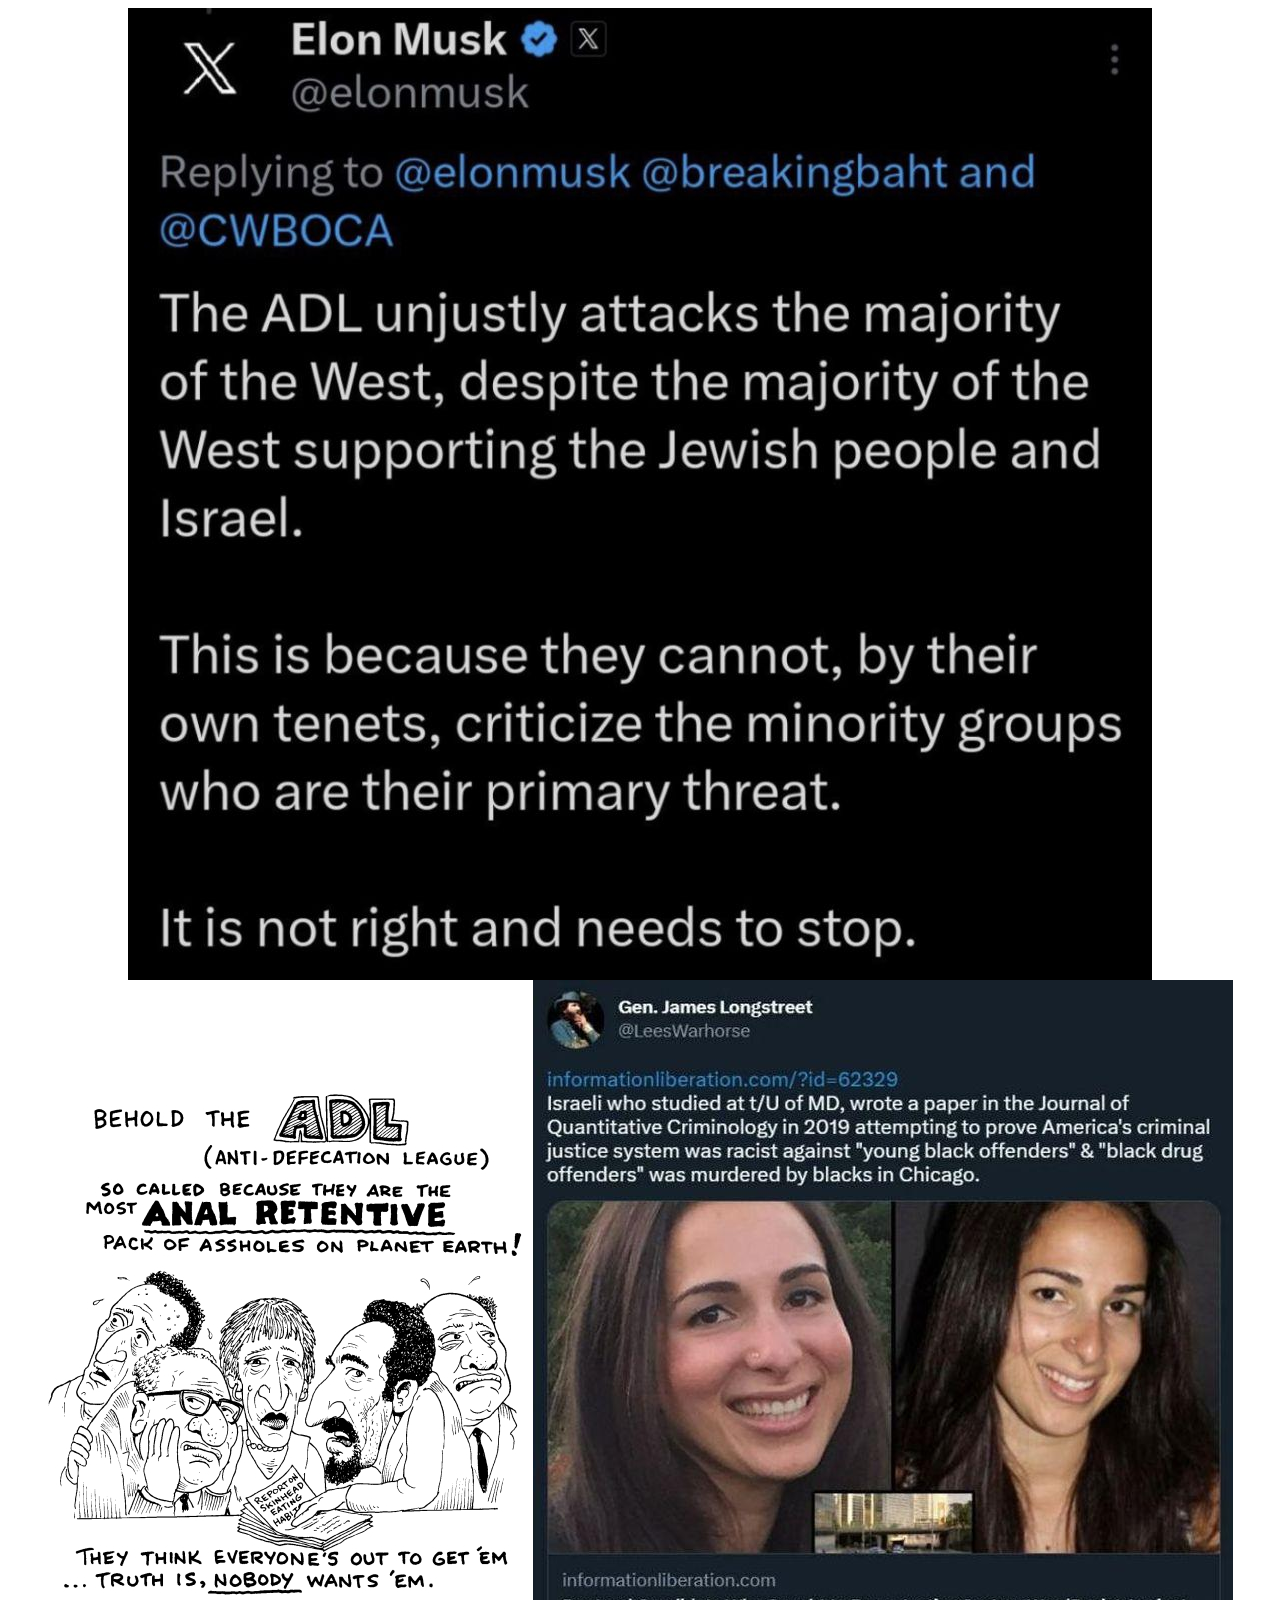
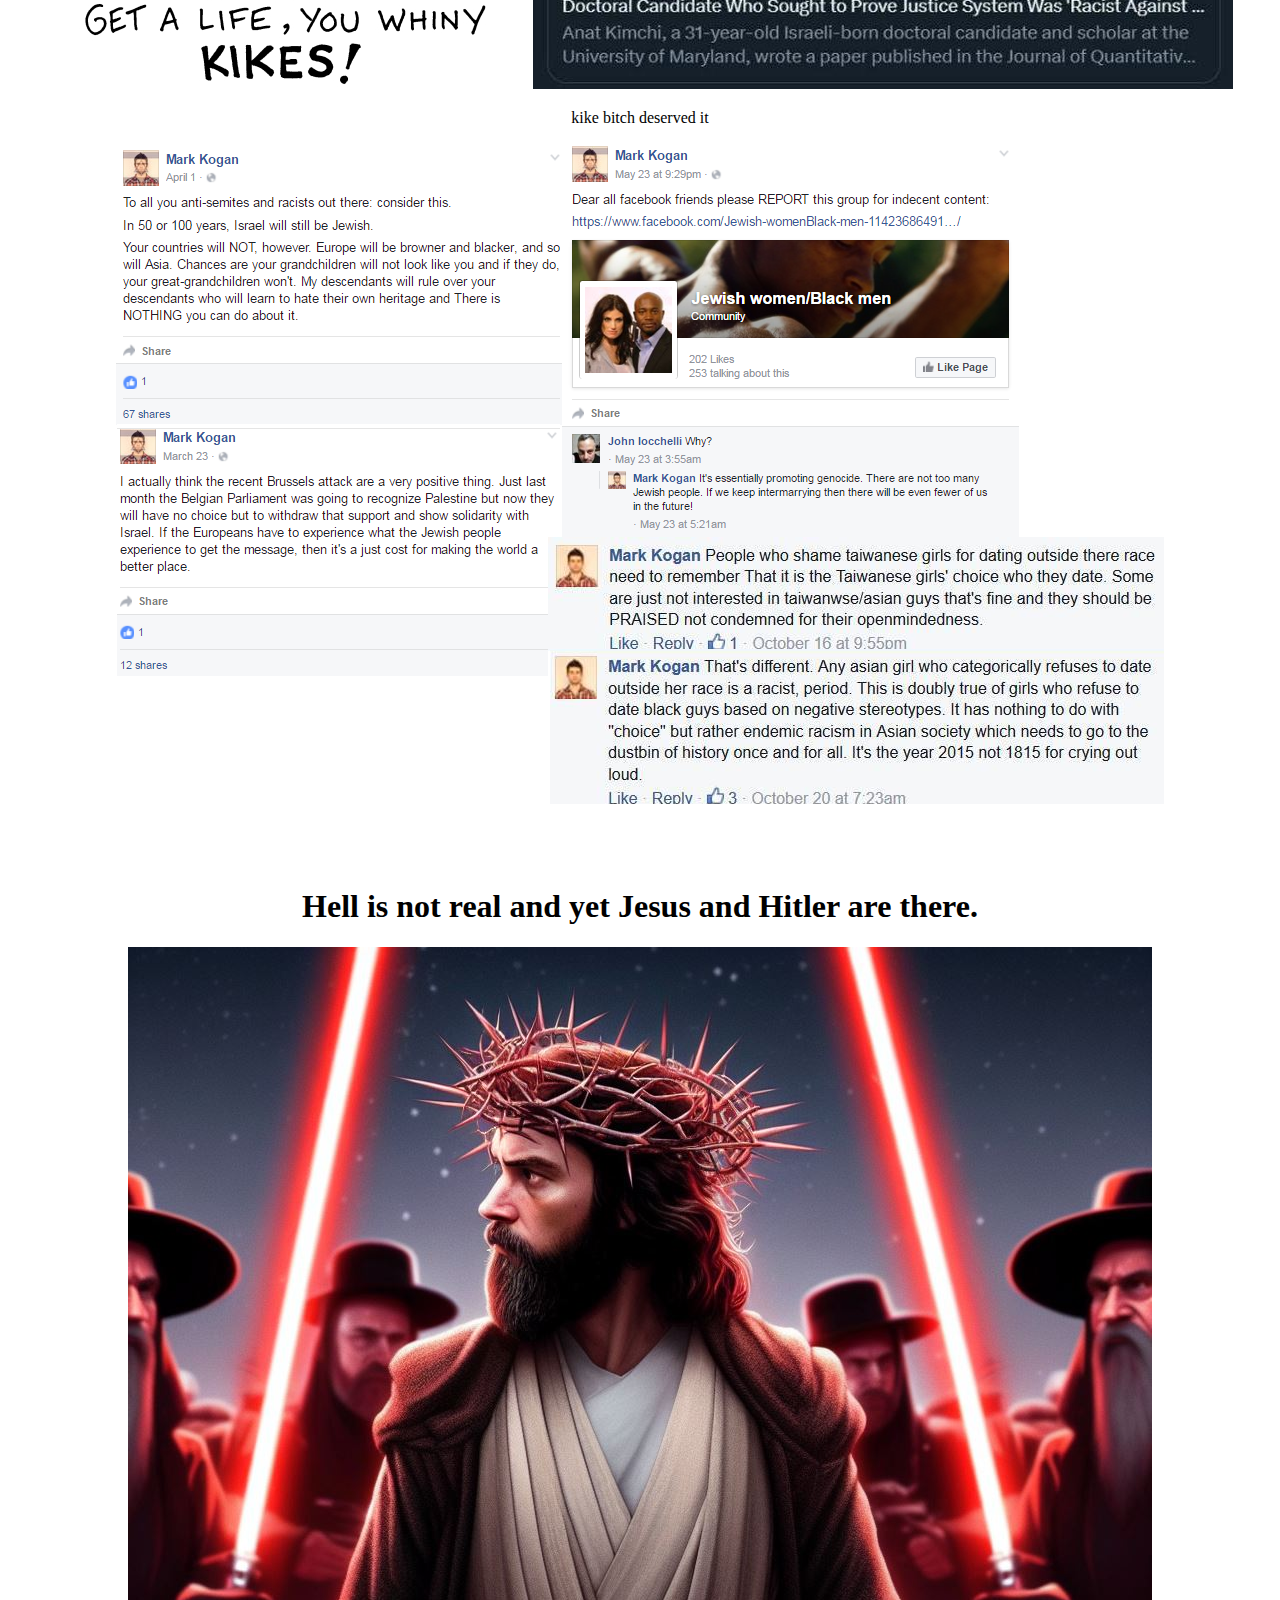
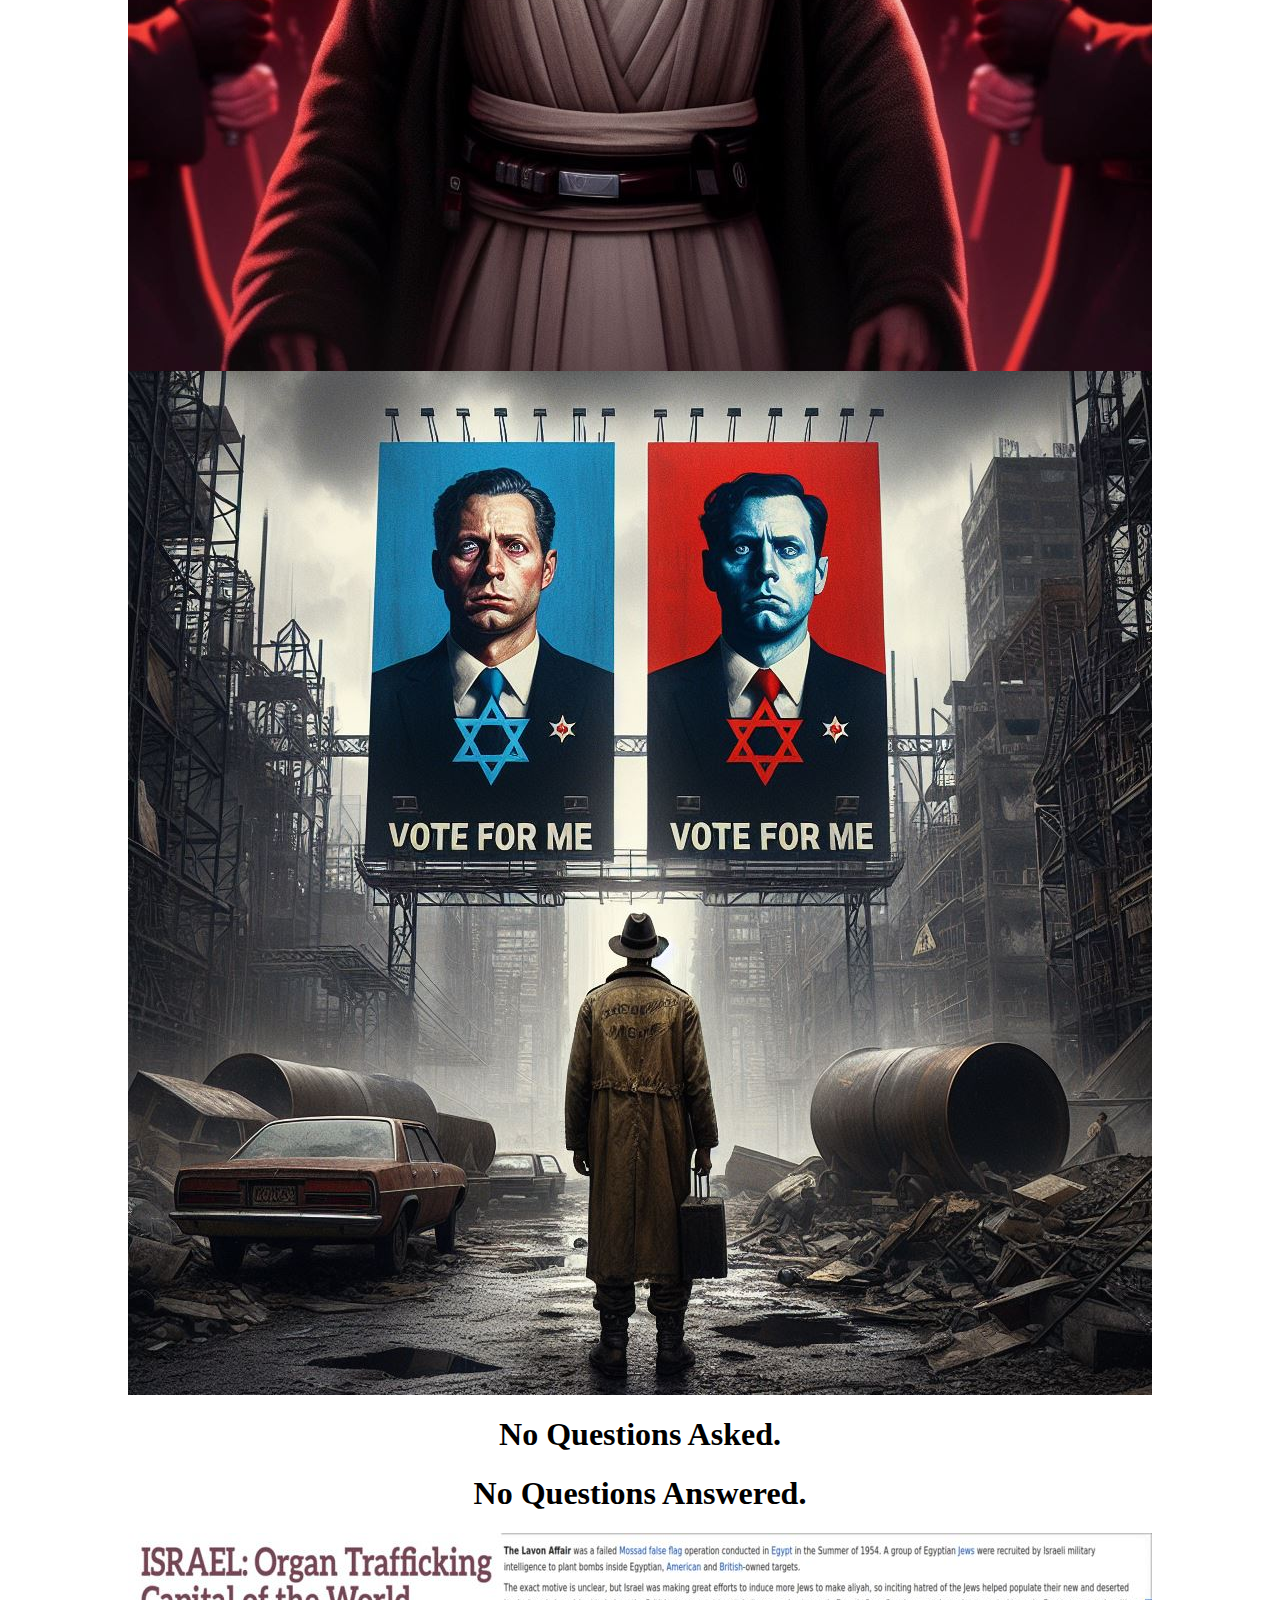
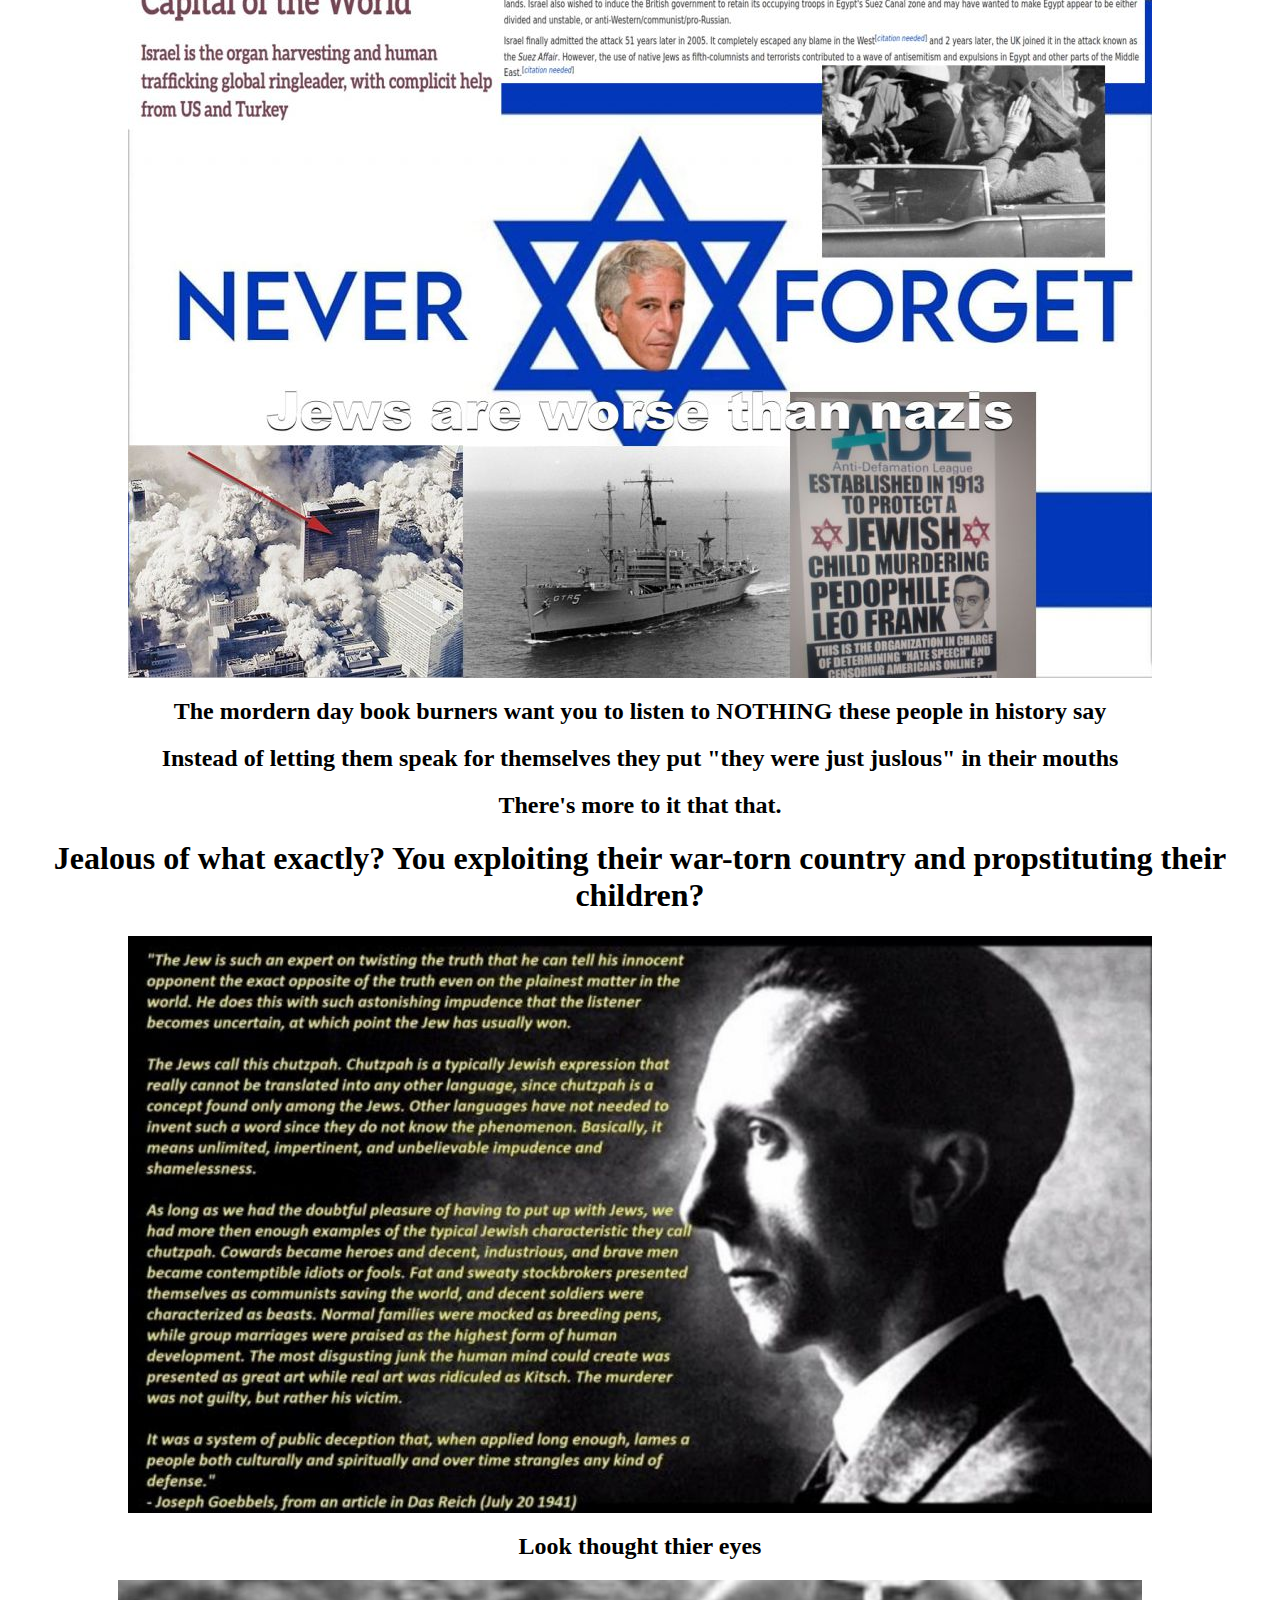
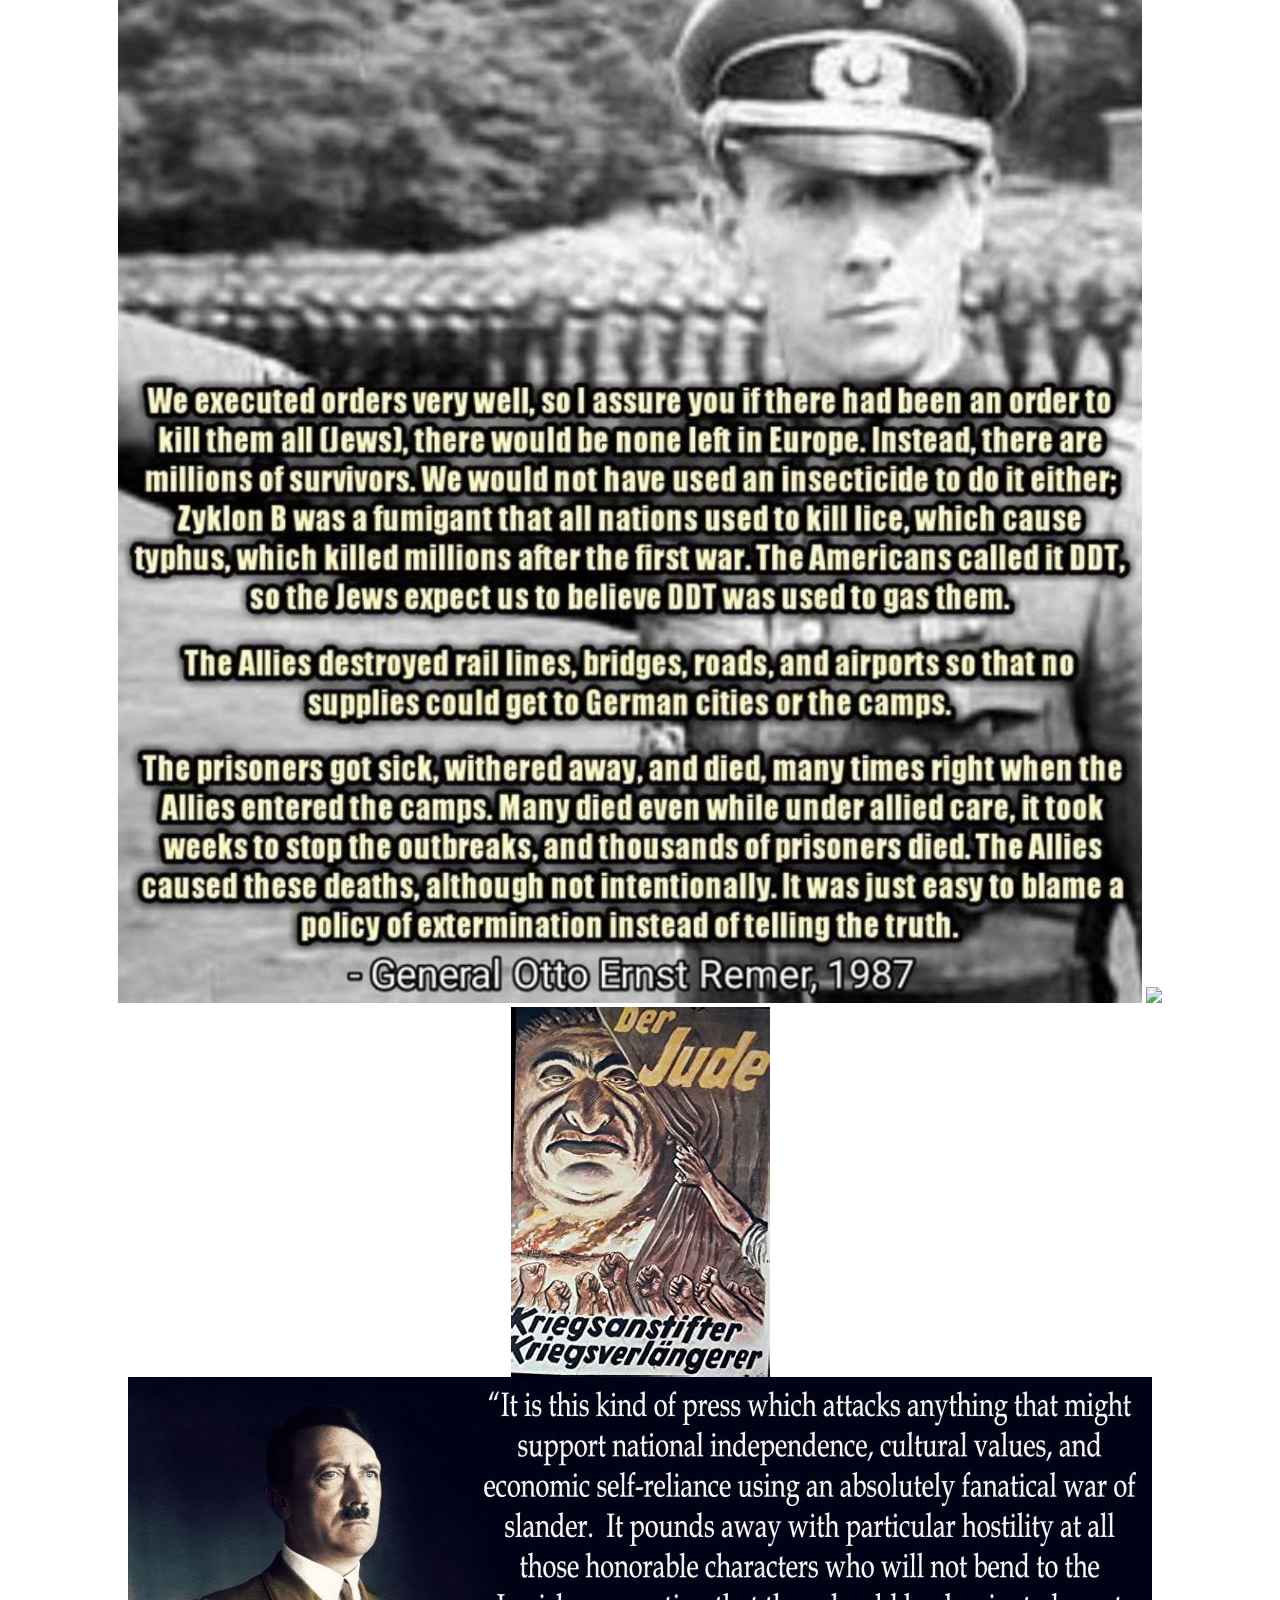
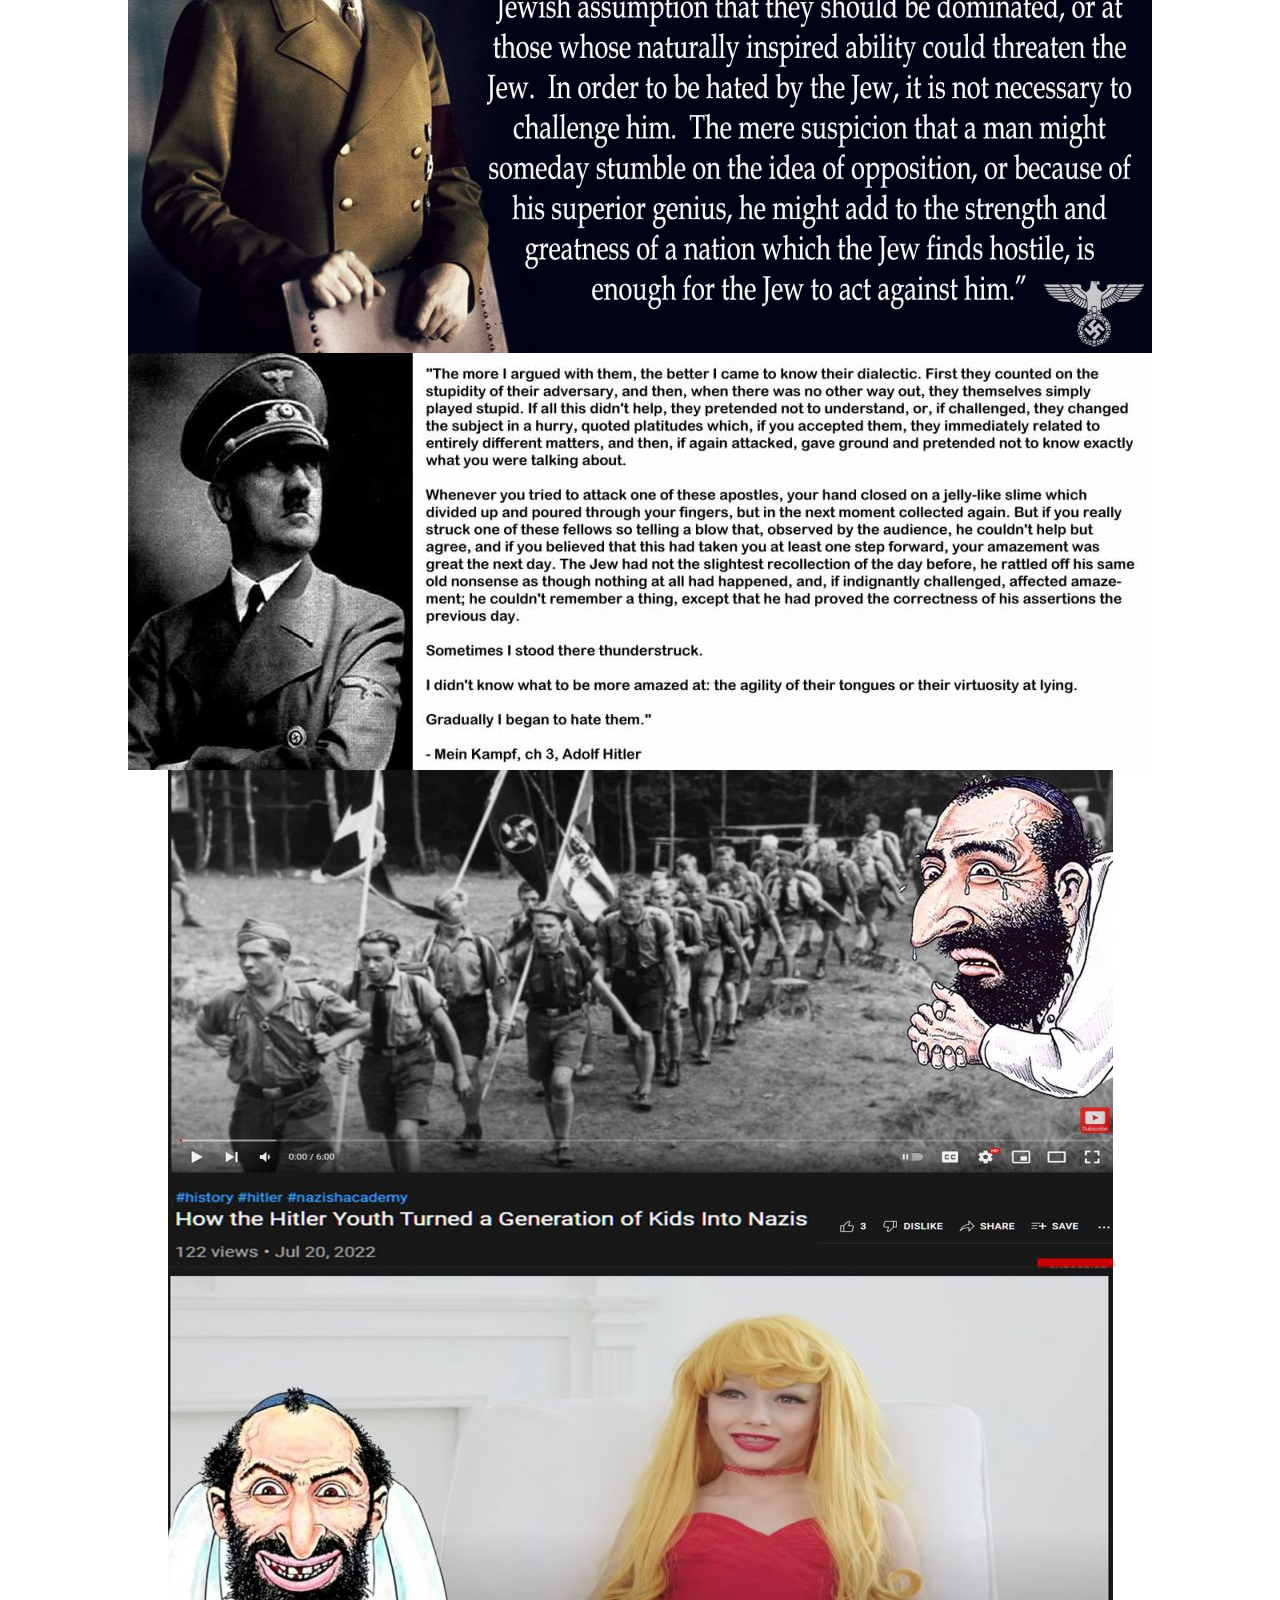
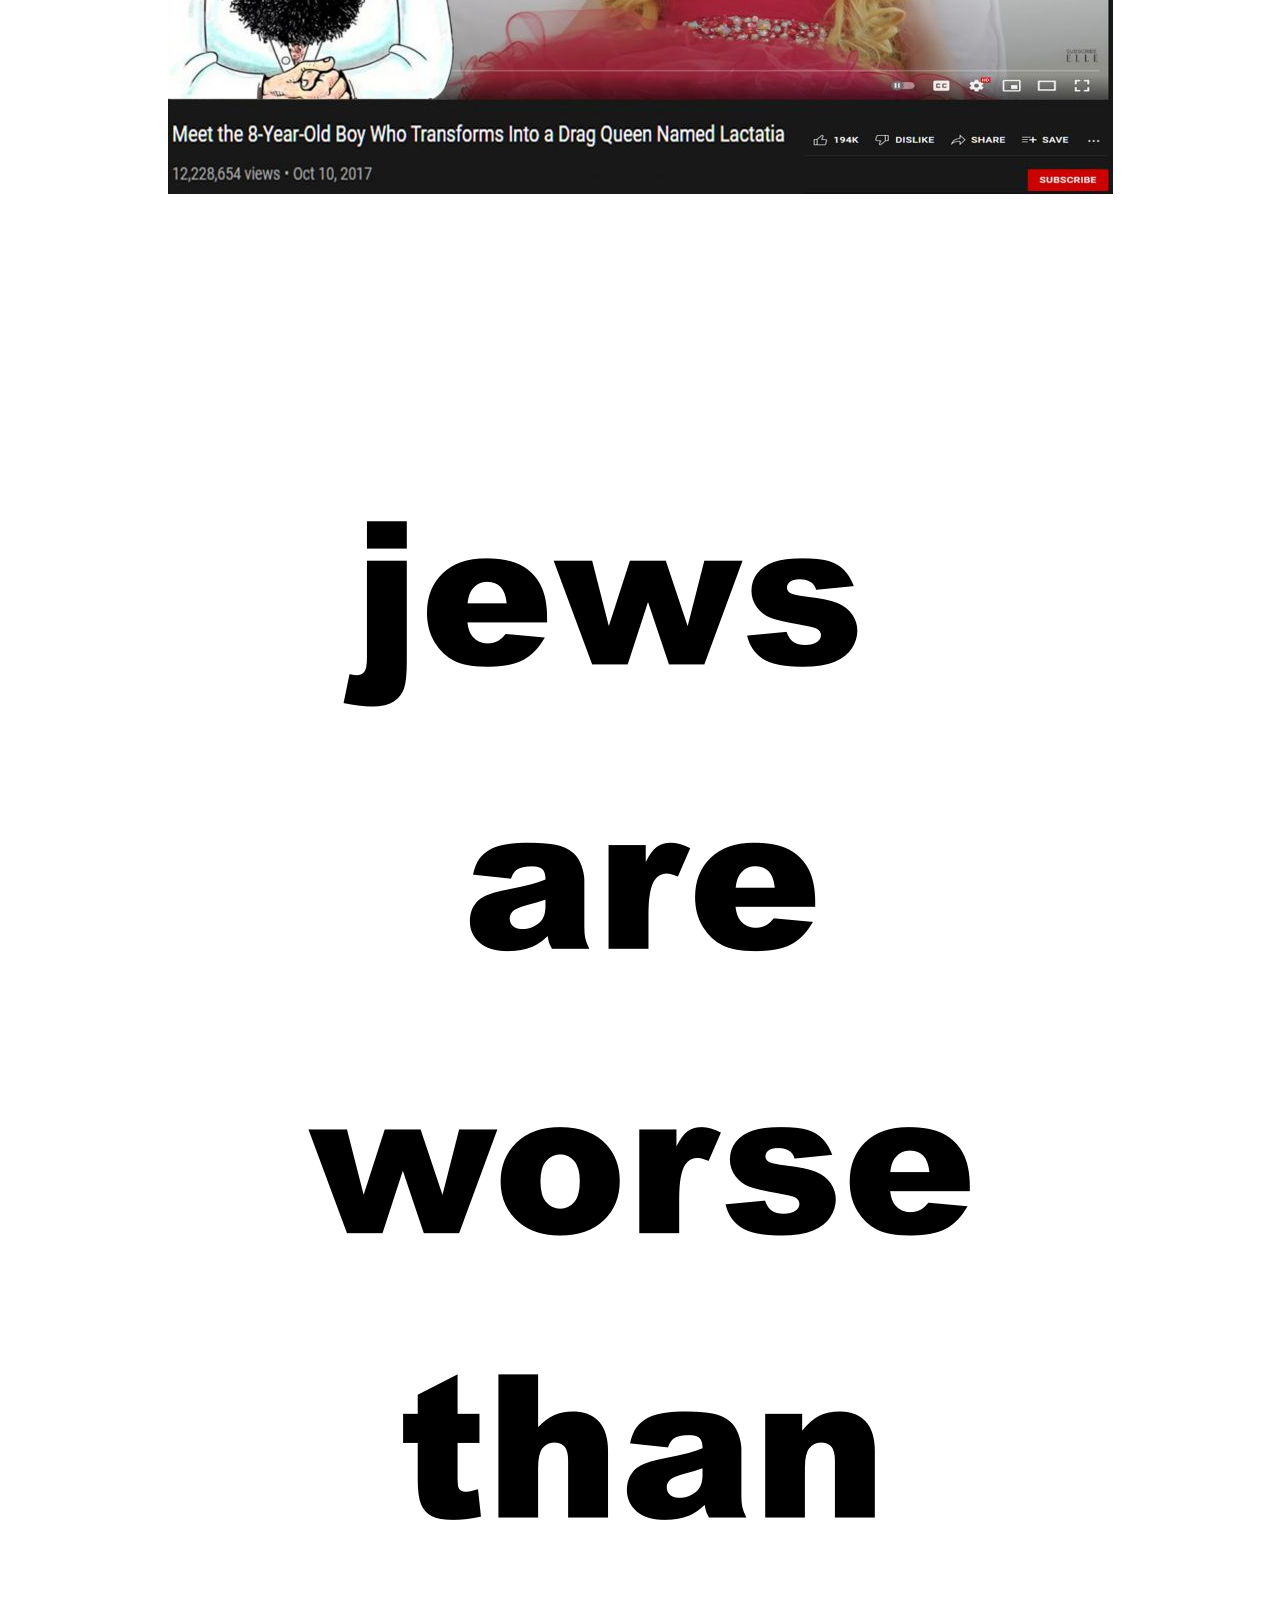
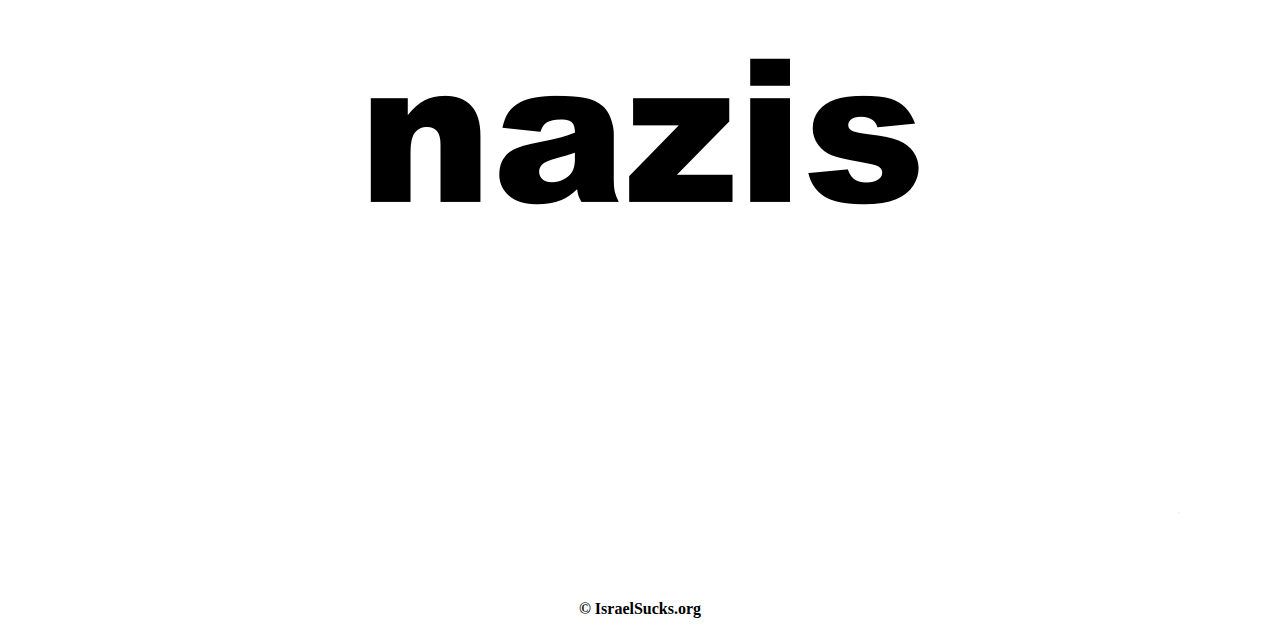
==== Election/index.html @ f6520130 "Update and rename Election.html to index.html" ====
<head>
	<meta charset="utf-8">
	<title>Israel Sucks</title>
	<link rel="stylesheet" type="text/css" href="style.css">
	
	<!-- for SEO(search engine optimization) -->
	<meta name="keywords" content="israel, Israel, sucks, Sucks, white Supremacist, ANTI-SEMETIC">
	<meta name="description" content=" This website is used to show that criticisms of Jews is valid, legal,
	and any law violating the first amendment is unlawful">
	
</head>
<body style="text-align: center;">

	<img src="ADL-antwhite.jpg">
	<img src="ADL.jpg">
	<img src="AnatKimchee.jpg"> <p>kike bitch deserved it</p>
	<img src="bragging.png">
	<h1>Hell is not real and yet Jesus and Hitler are there.</h1>
	<img src="CrownLightSabers.jpg">
	<img src="Elections.jpg">
	<h1>No Questions Asked.</h1>
	<h1>No Questions Answered.</h1> 
	<img src="Epstein2.jpg">
	<h2>The mordern day book burners want you to listen to NOTHING these people in history say</h2>
	<h2>Instead of letting them speak for themselves they put "they were just juslous" in their mouths</h2>
	<h2>There's more to it that that.</h2>
	<h1>Jealous of what exactly? You exploiting their war-torn country and propstituting their children?</h1>
	<img src="Geobbels.jpg">
	<h2>Look thought thier eyes</h2>
	<img src="germanPerspective.jpg">
	<img src="hated">
	<img src="HeStartsWar.791.jpeg">
	<img src="HitlerJudenPresse.jpg">
	<img src="HitlerQuote.jpg">
	<img src="HitlerYouthTransKids.jpg">
	<img src="JewsAreWorseThanNAzis.png">


	<div id="lowerleft" style="visibility: hidden;">
        <!--<img src="mask.jpg"> -->
        <ul>
            <li>Proverbs & Wisdom</li>
            <li>Bilibical Stories</li>                                                                                                                                                                                                                                                                                                                                                                                                 d</li>
        </ul>
    </div> 

    <p><strong>&copy; IsraelSucks.org</strong></p>
</body>



</html>
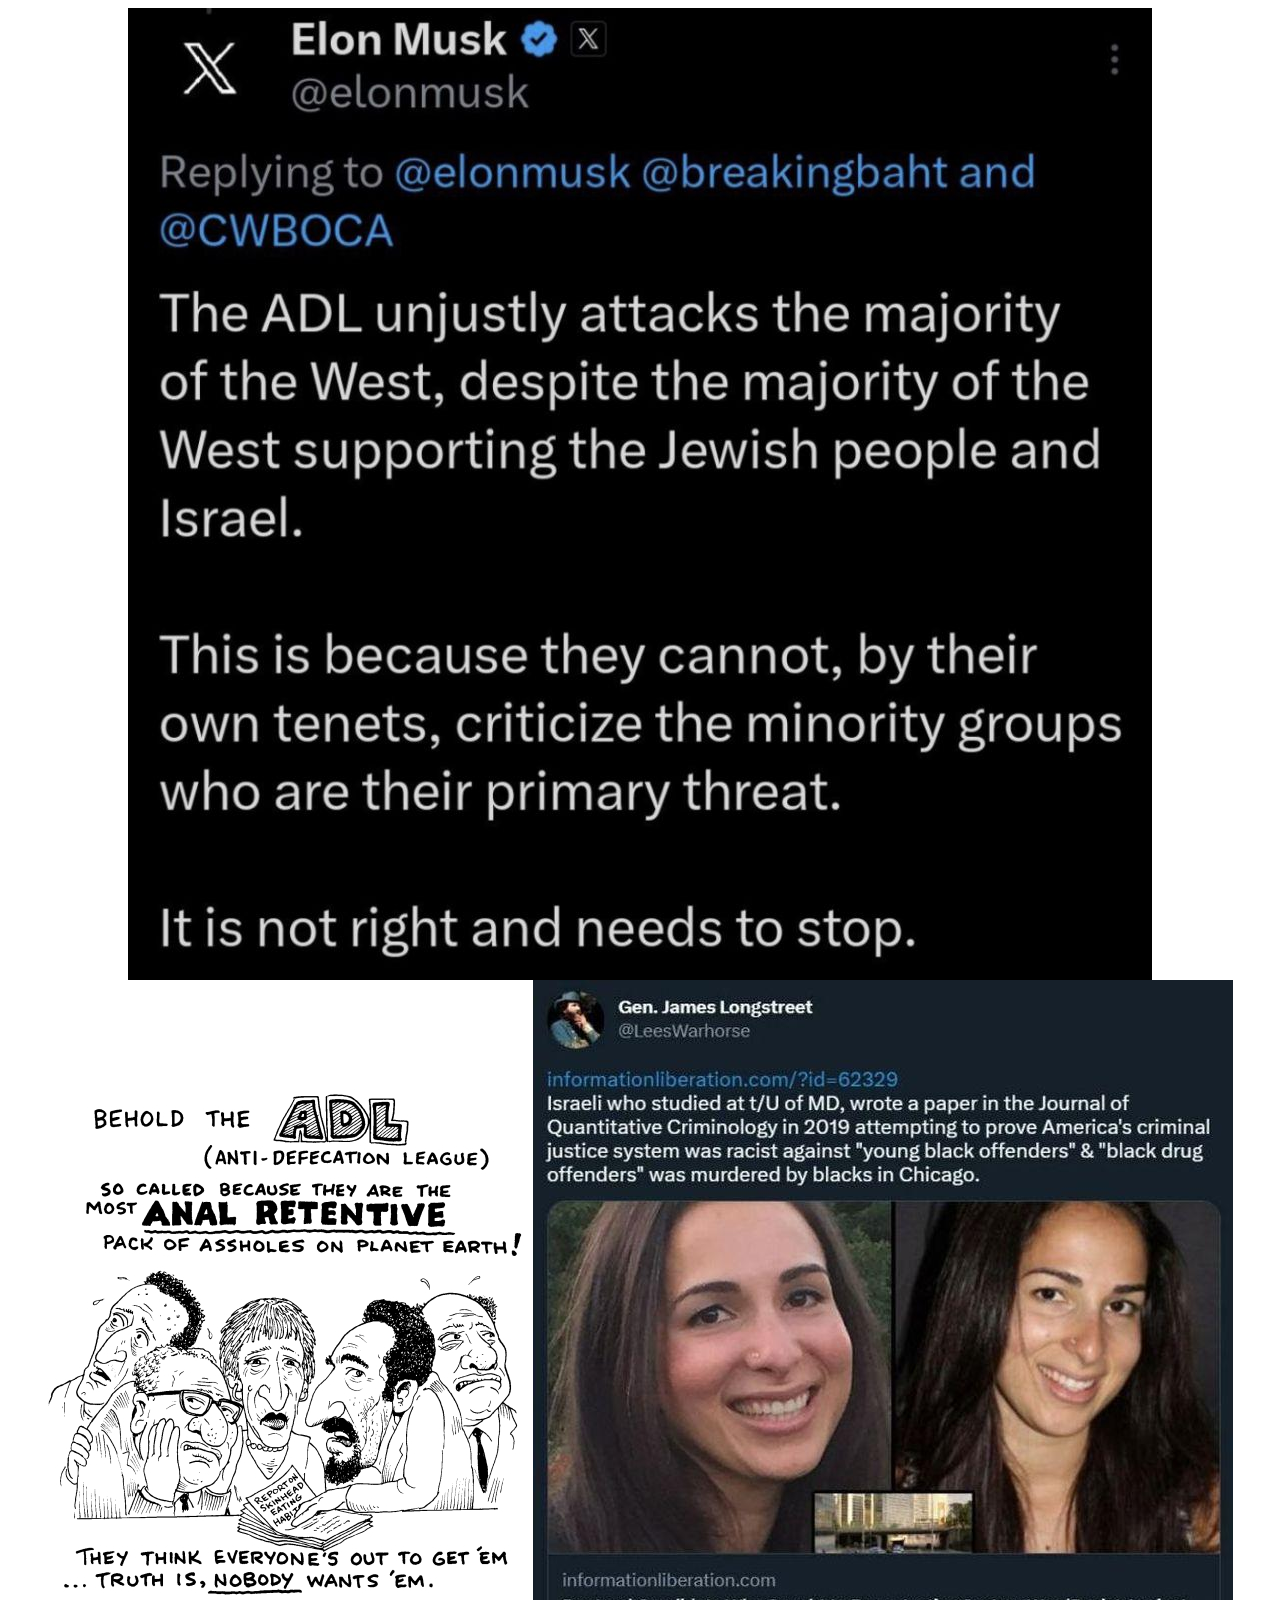
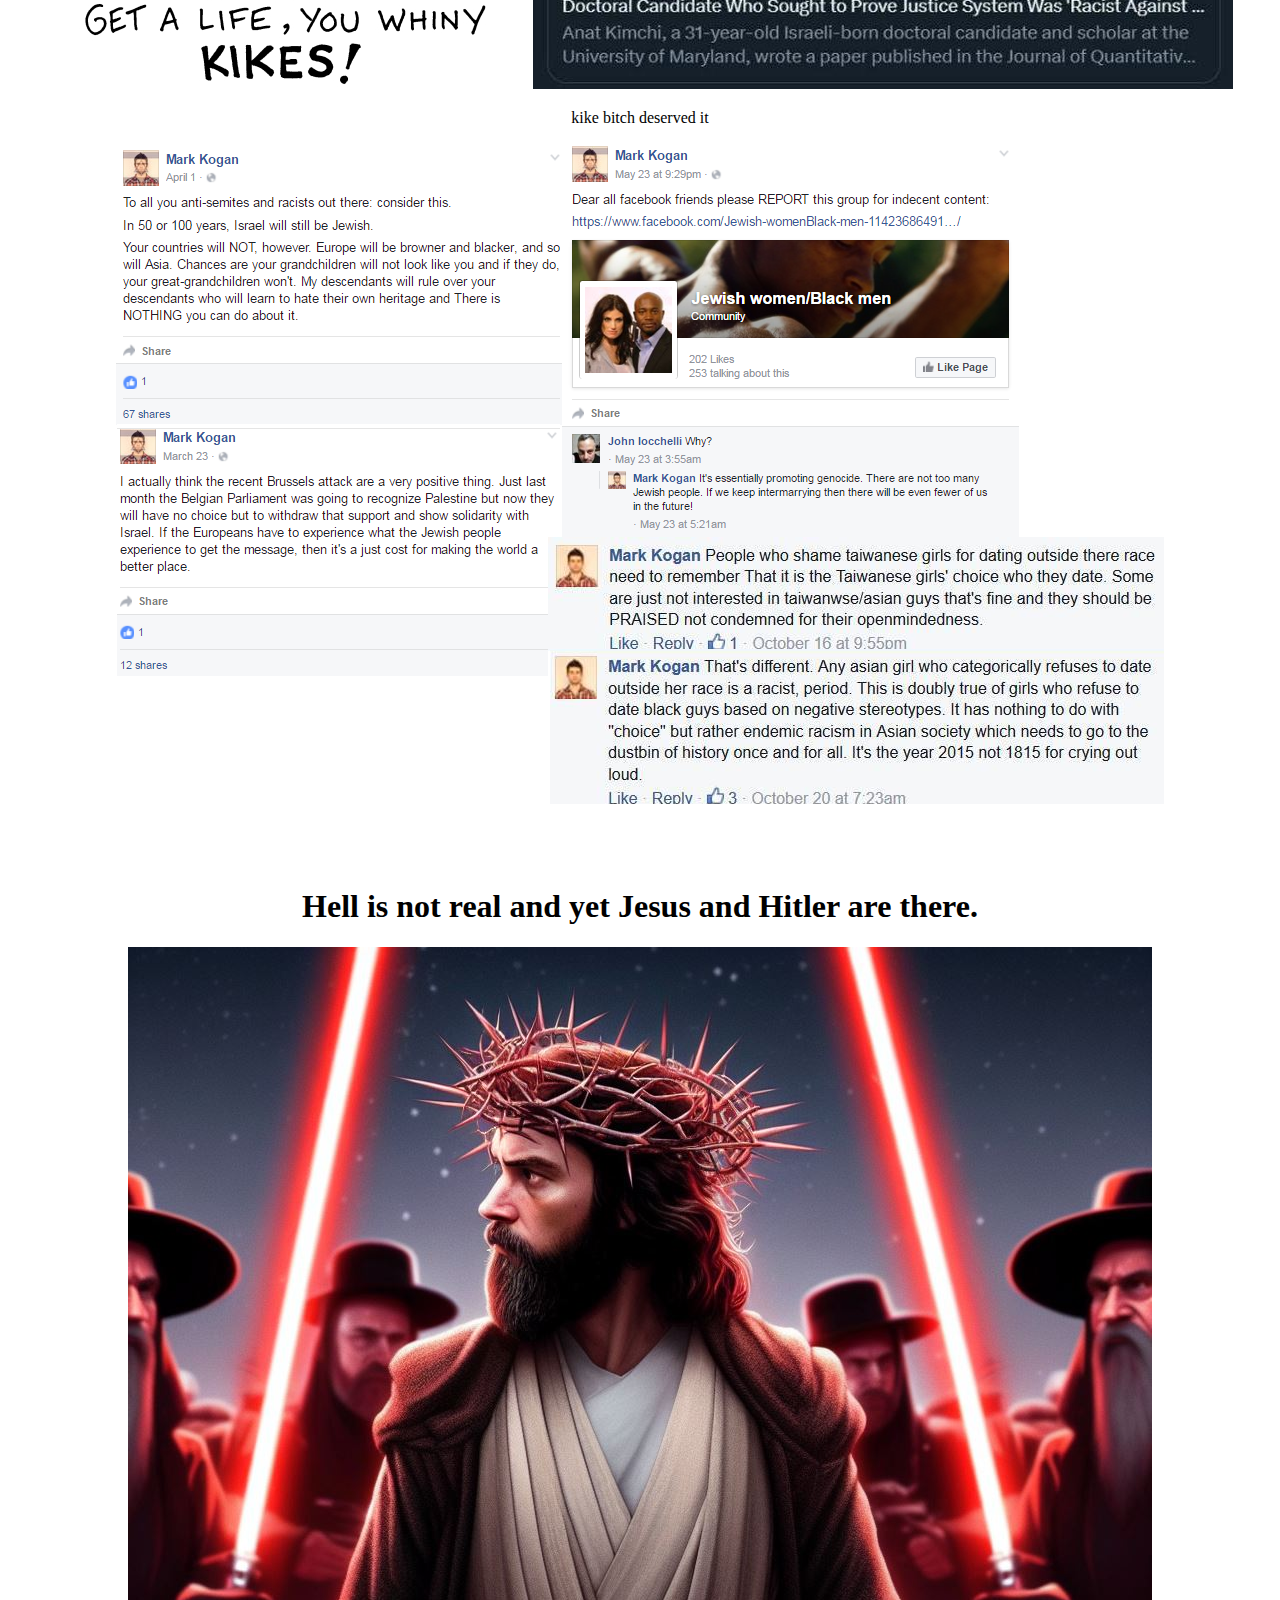
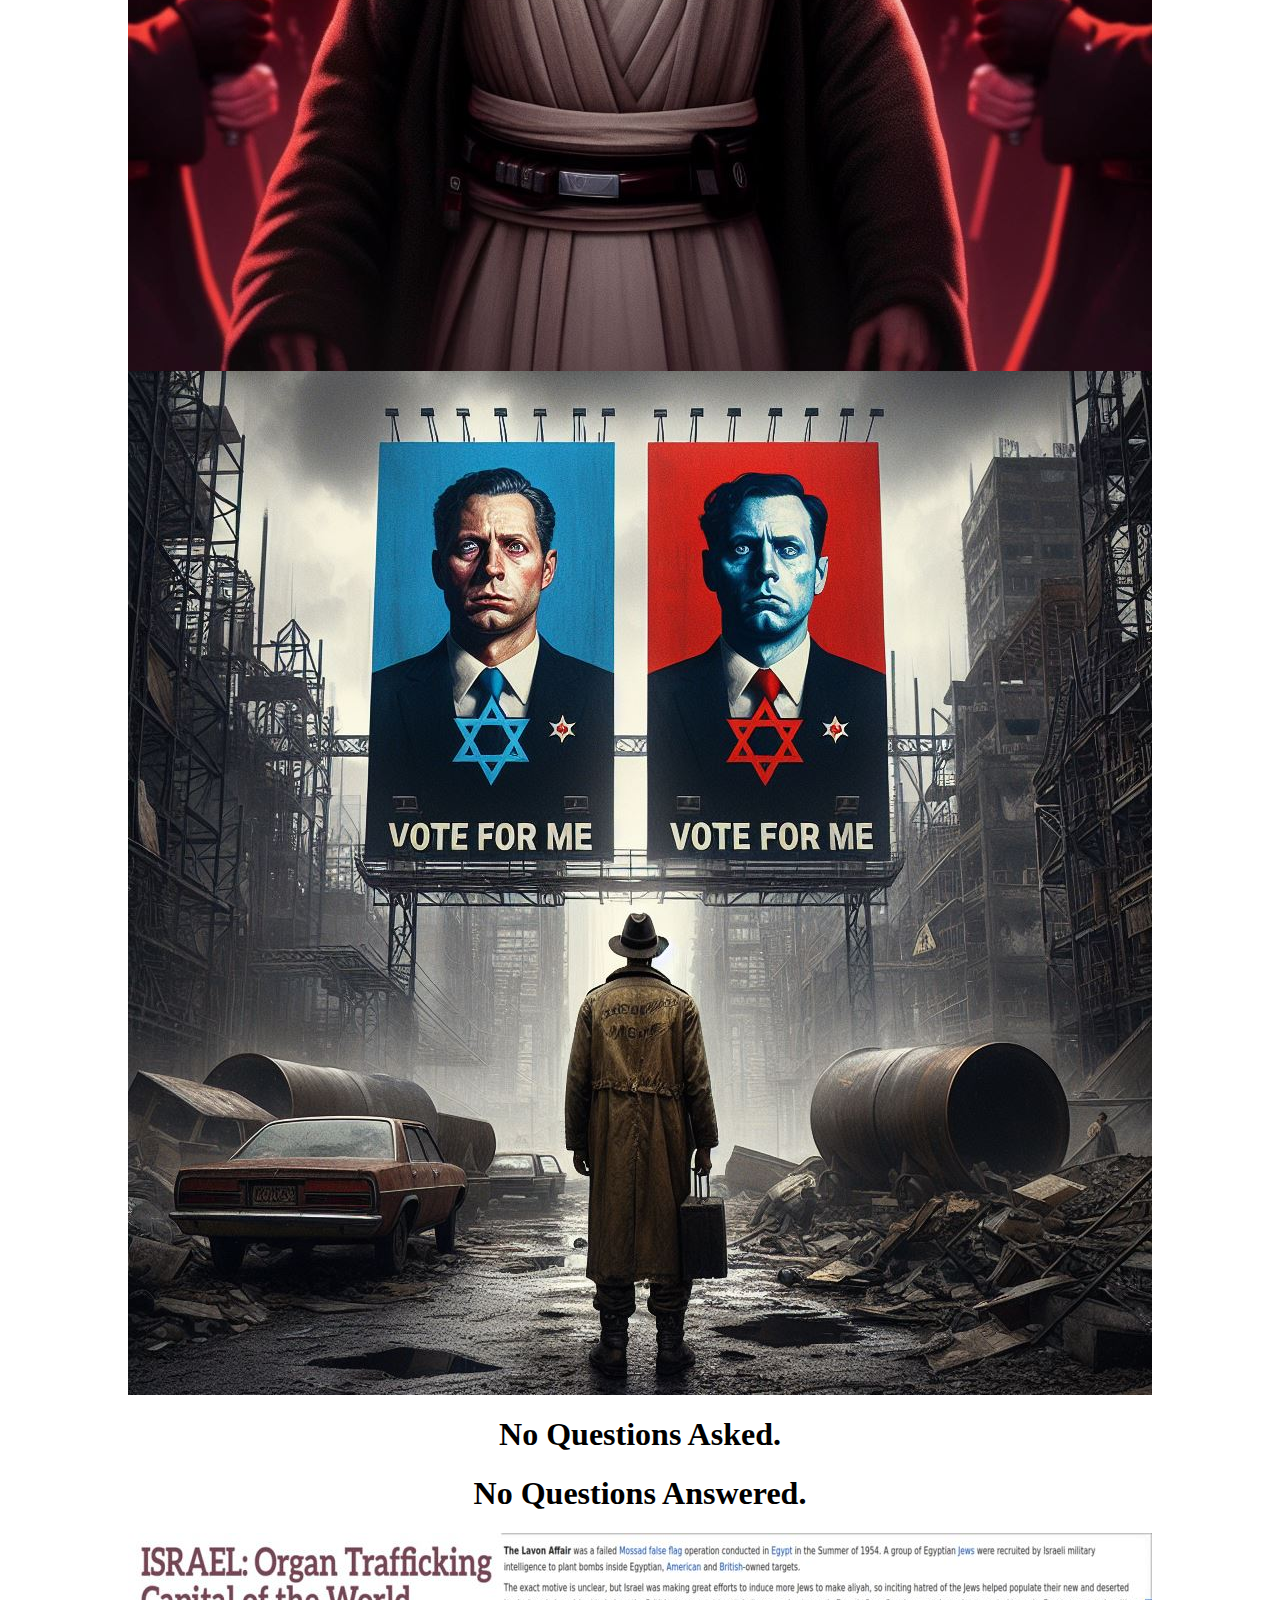
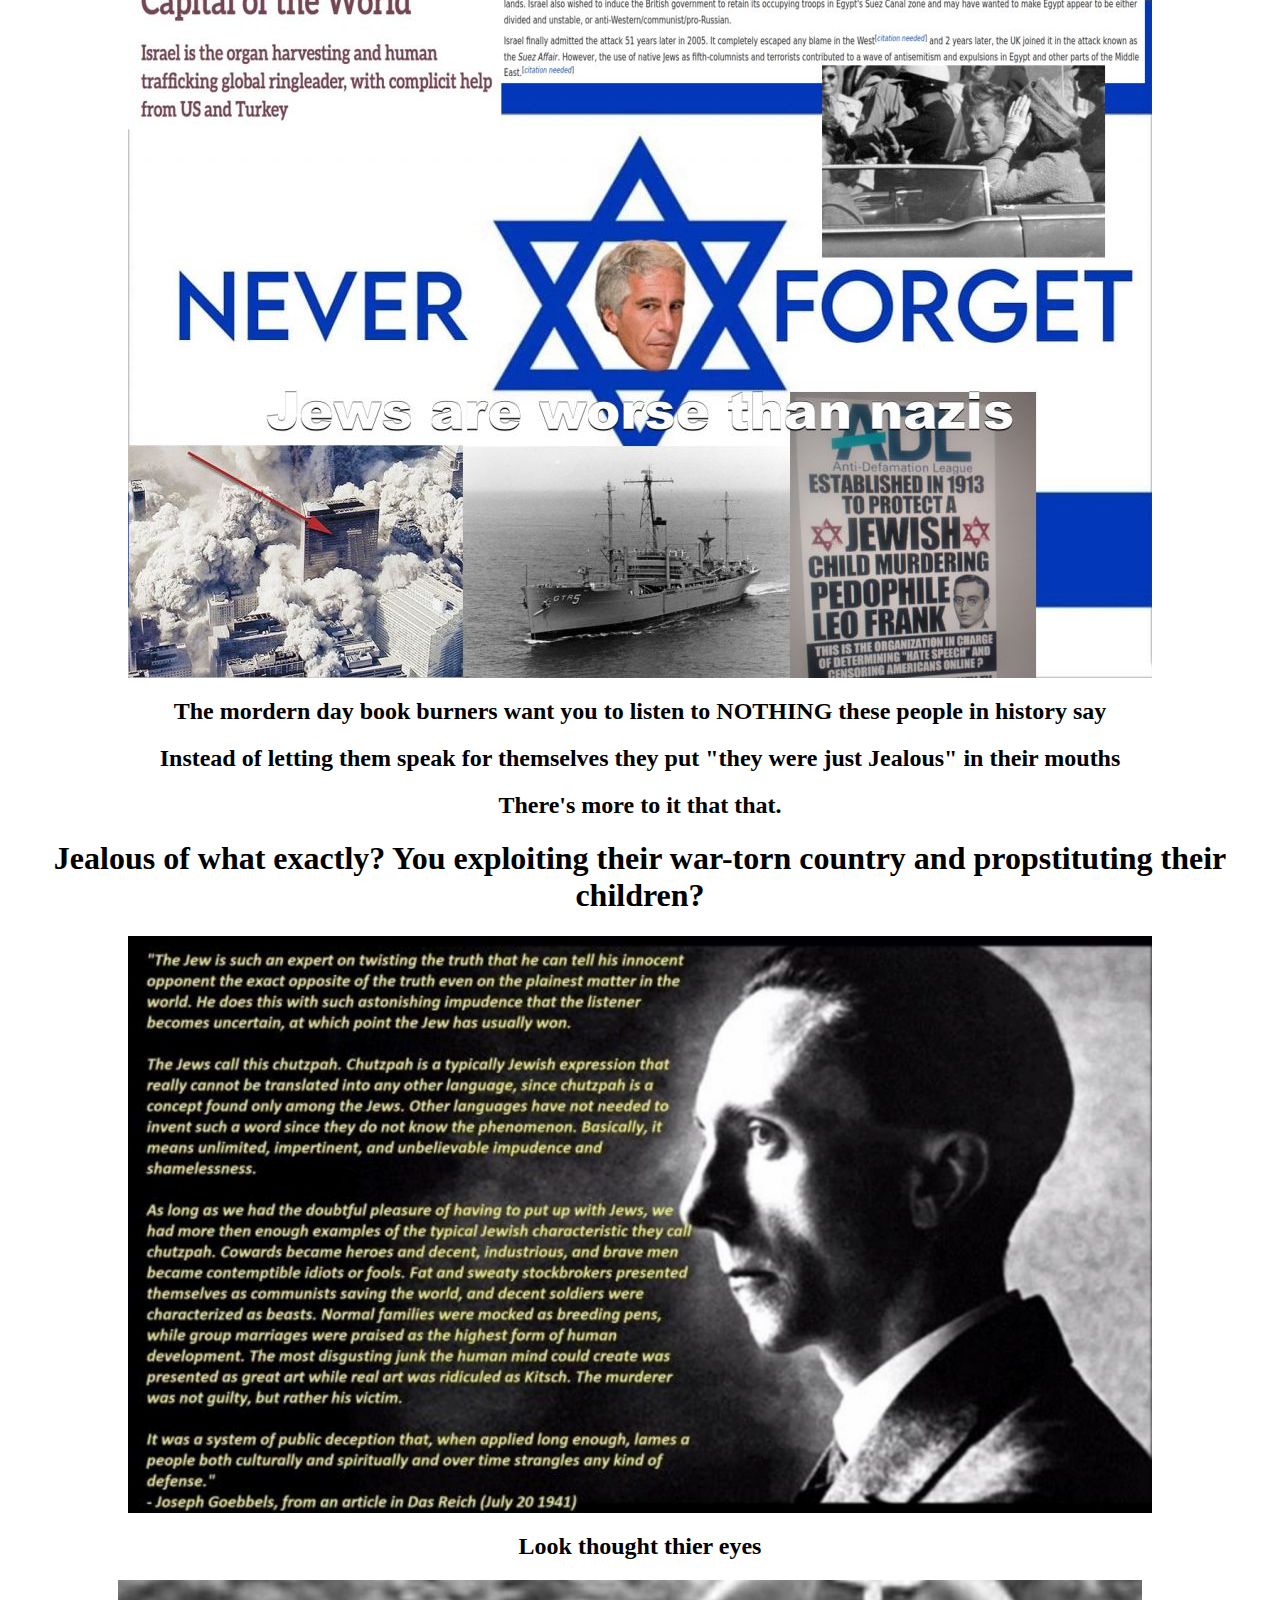
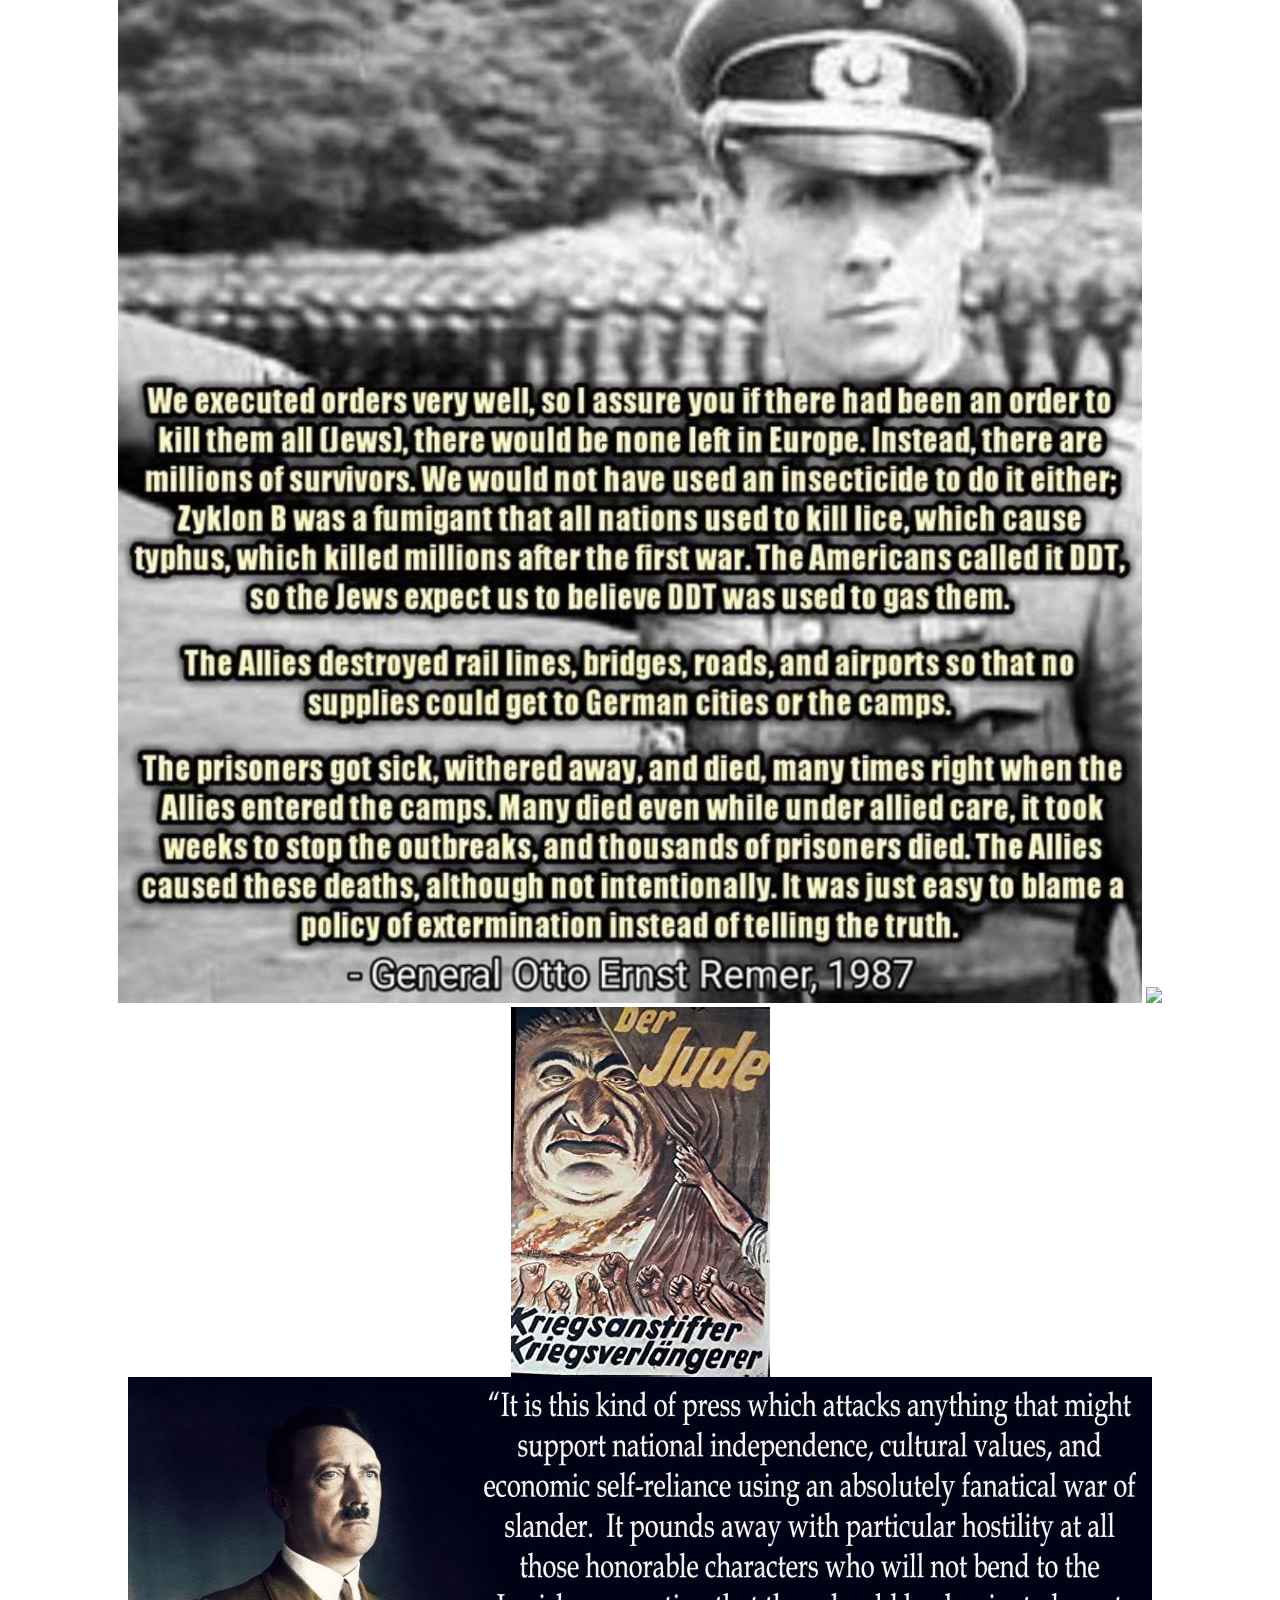
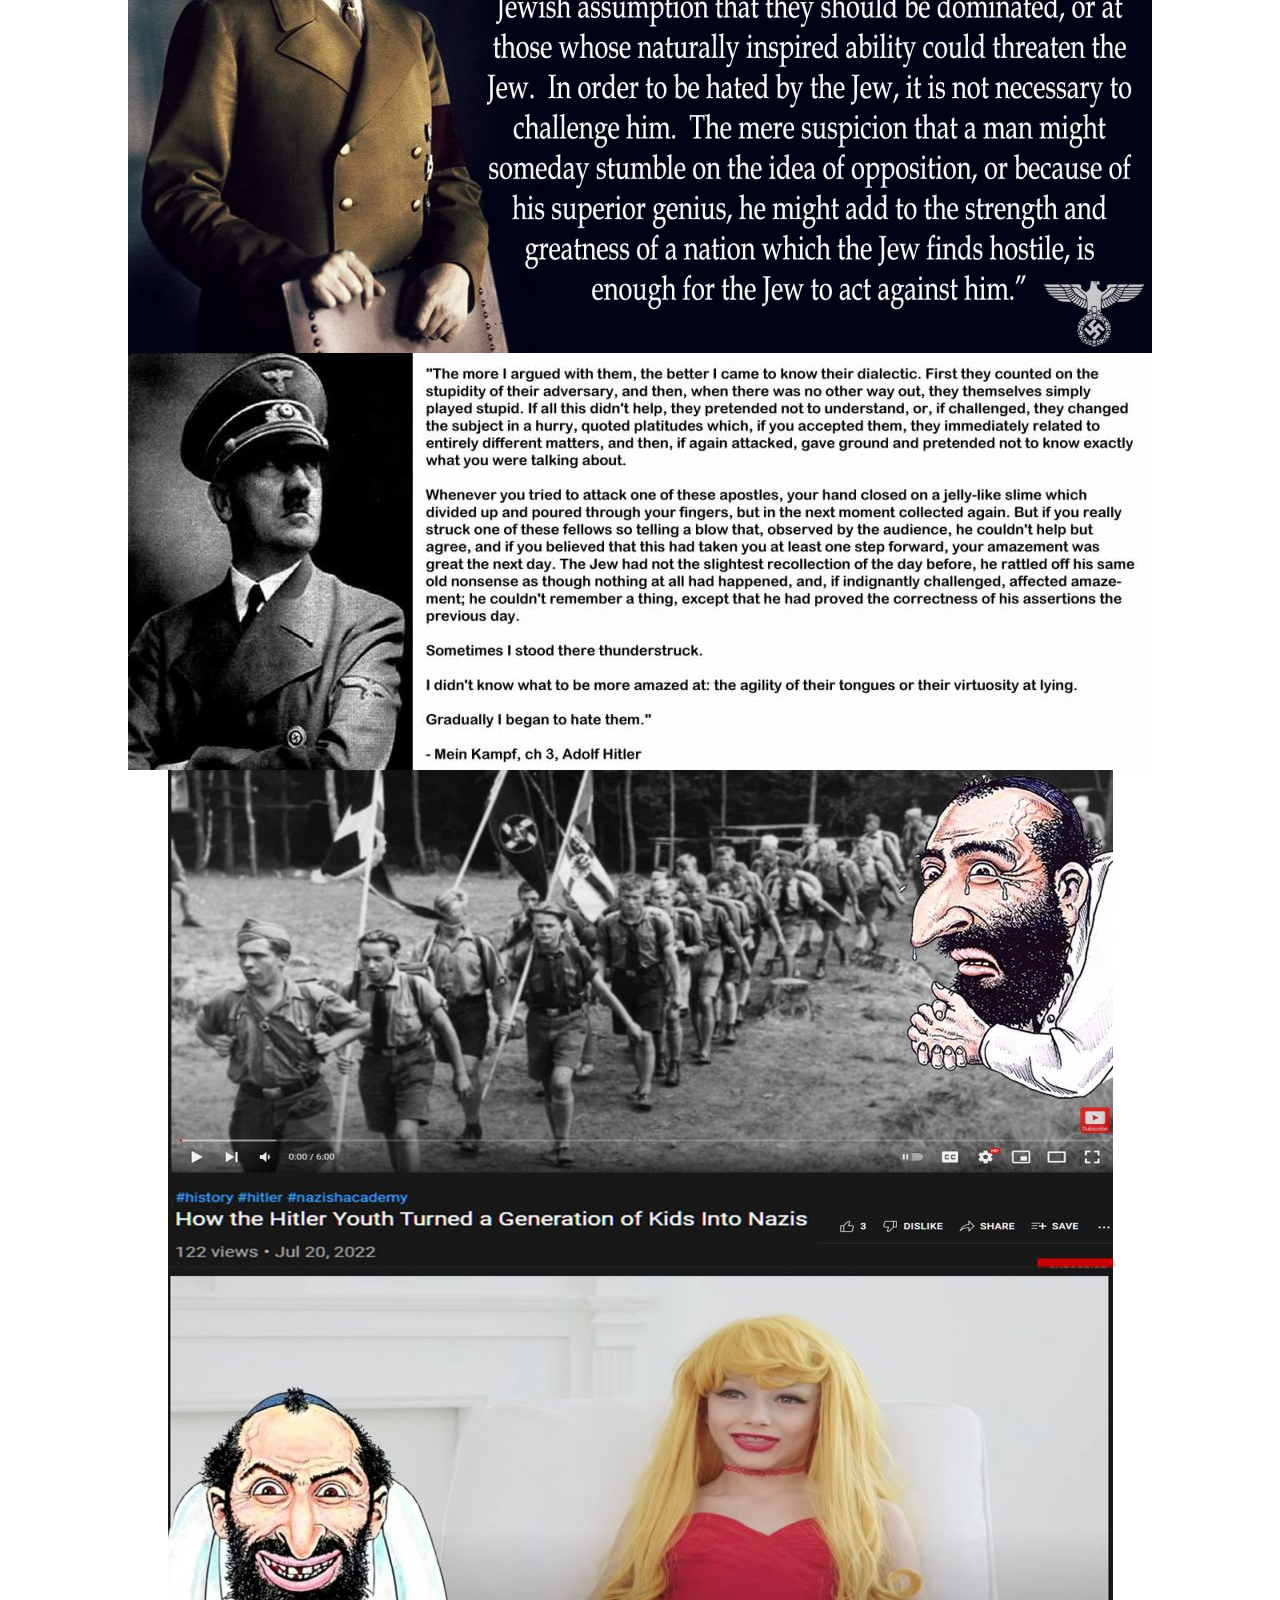
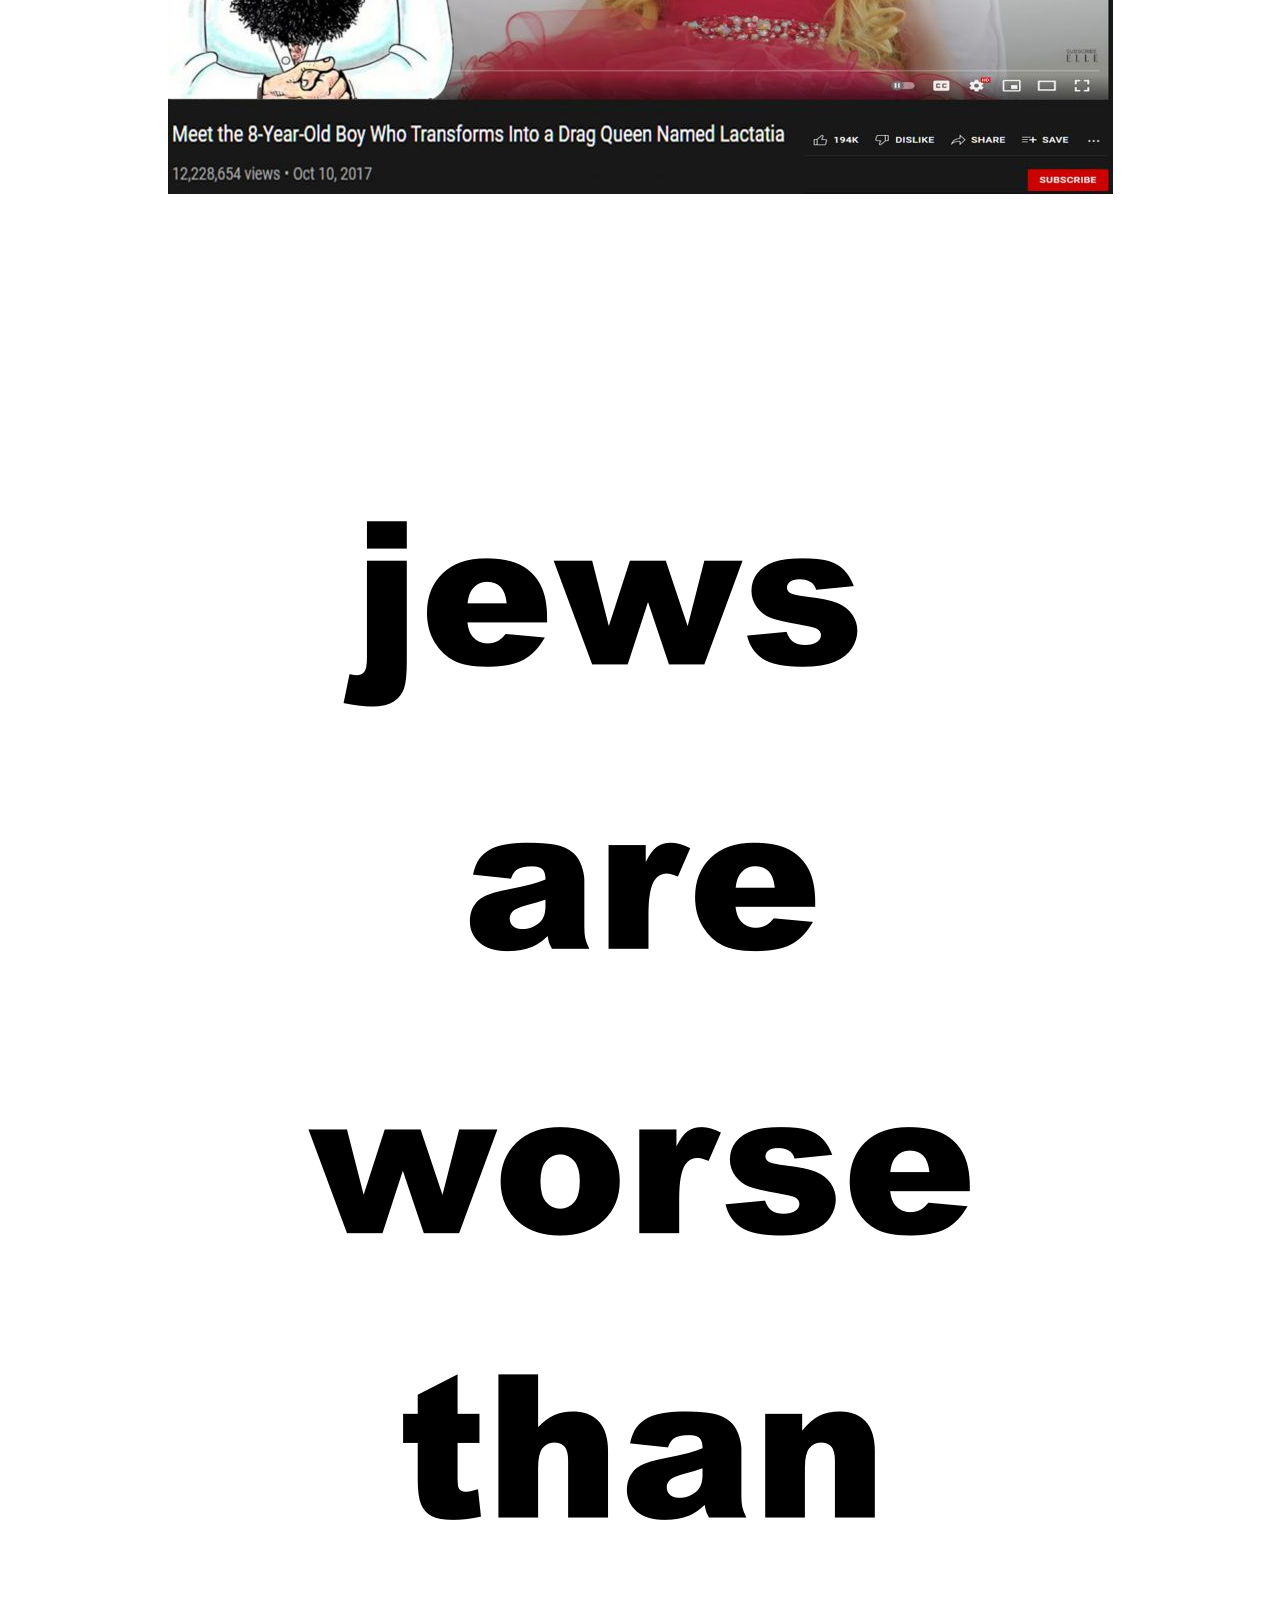
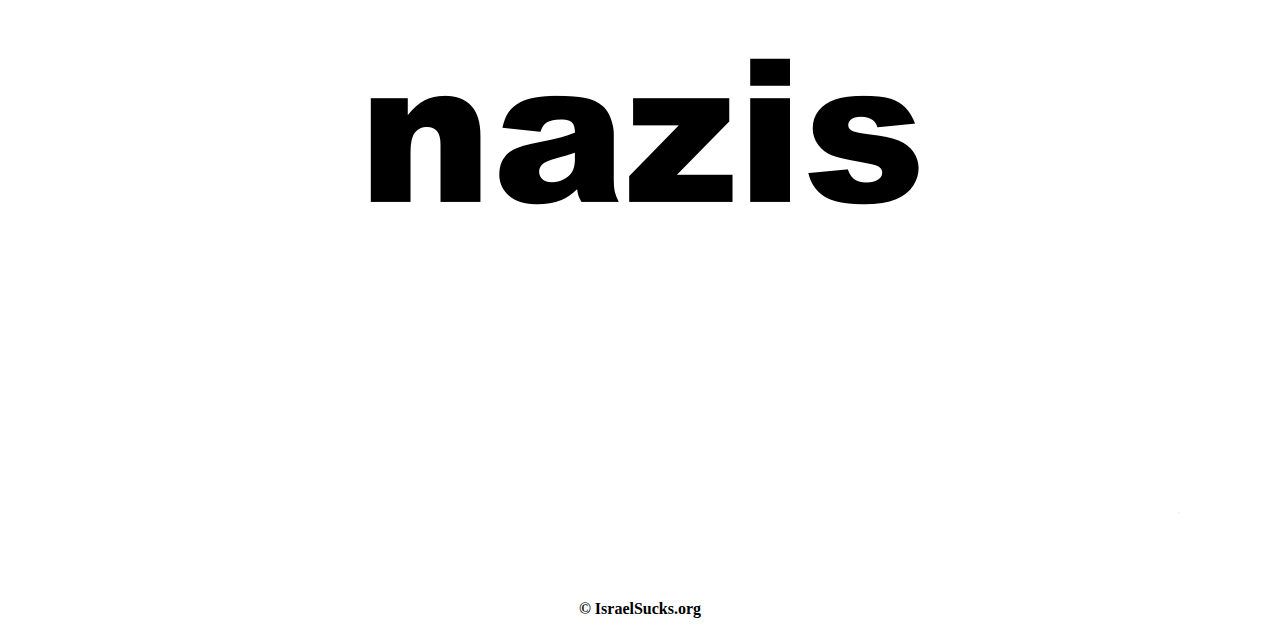
==== commit b93d7c22: "Update index.html" ====
--- a/Election/index.html
+++ b/Election/index.html
@@ -22,7 +22,7 @@
 	<h1>No Questions Answered.</h1> 
 	<img src="Epstein2.jpg">
 	<h2>The mordern day book burners want you to listen to NOTHING these people in history say</h2>
-	<h2>Instead of letting them speak for themselves they put "they were just juslous" in their mouths</h2>
+	<h2>Instead of letting them speak for themselves they put "they were just Jealous" in their mouths</h2>
 	<h2>There's more to it that that.</h2>
 	<h1>Jealous of what exactly? You exploiting their war-torn country and propstituting their children?</h1>
 	<img src="Geobbels.jpg">
